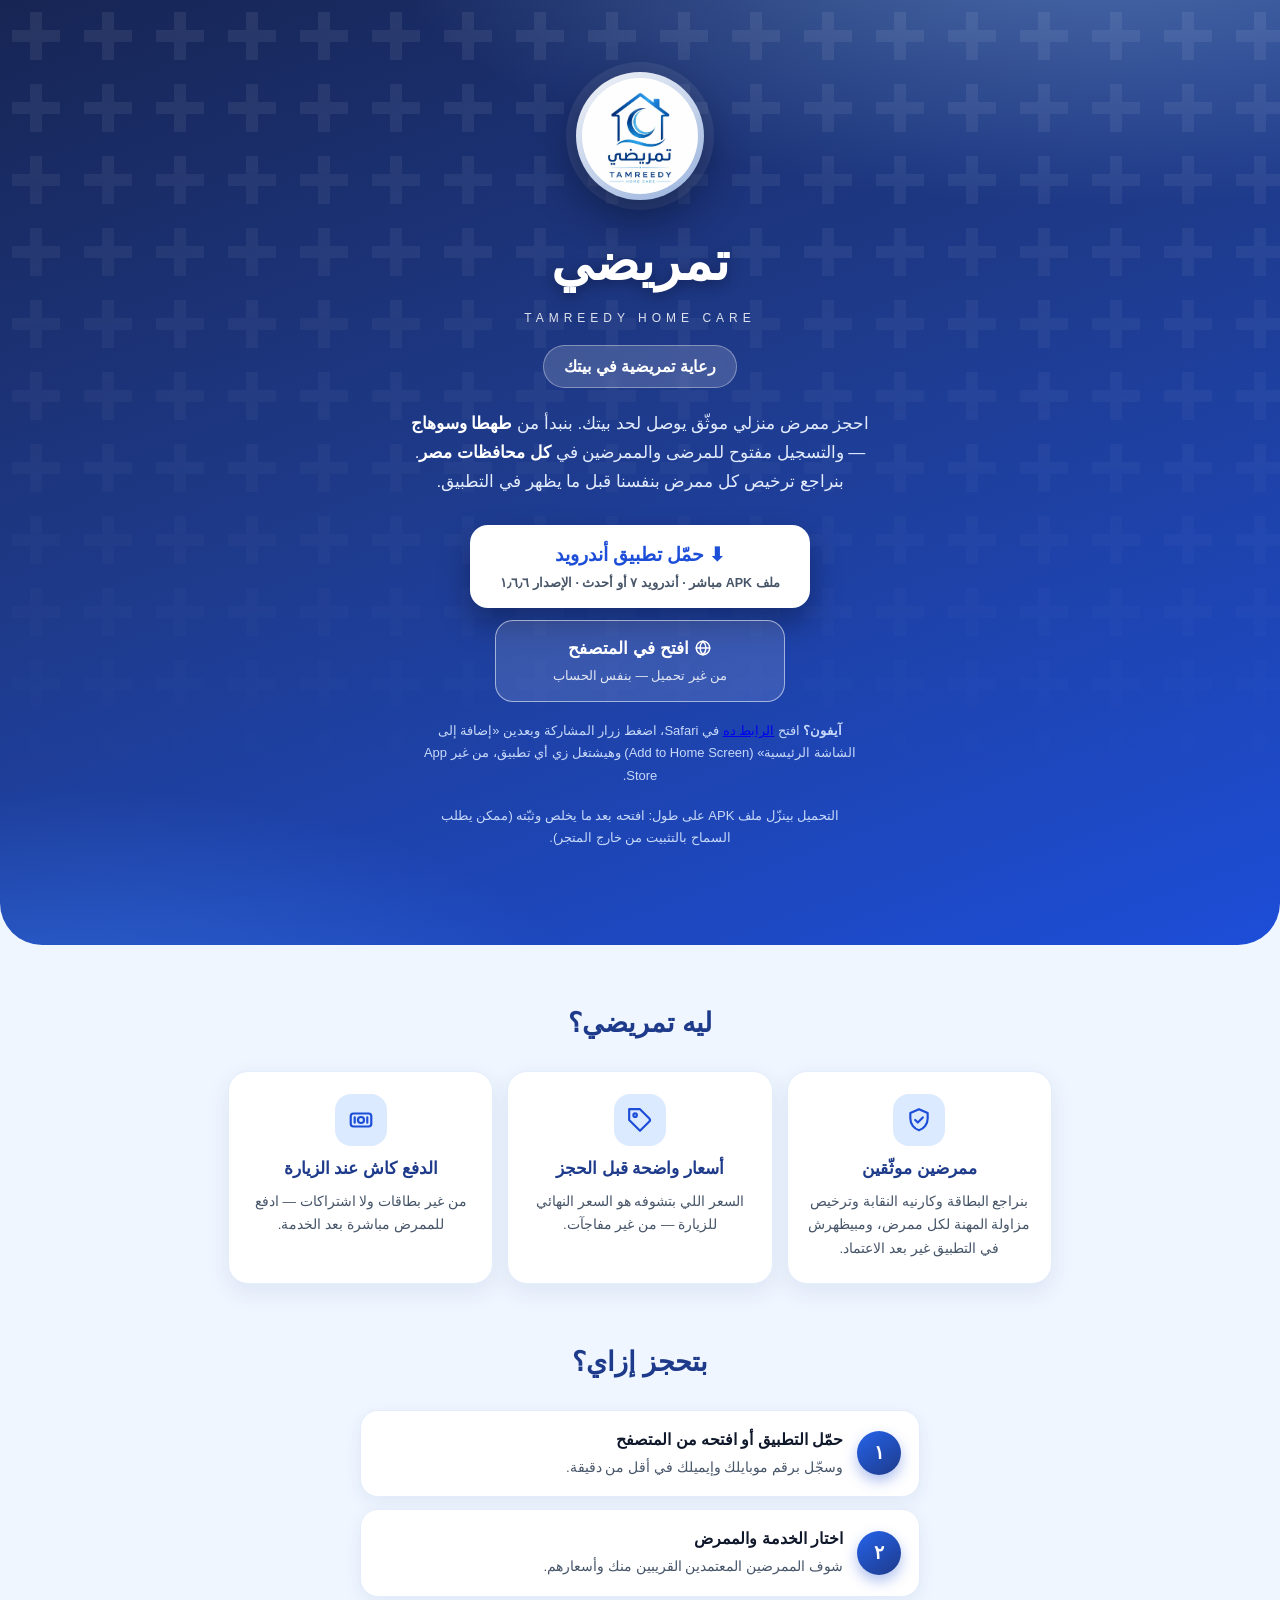
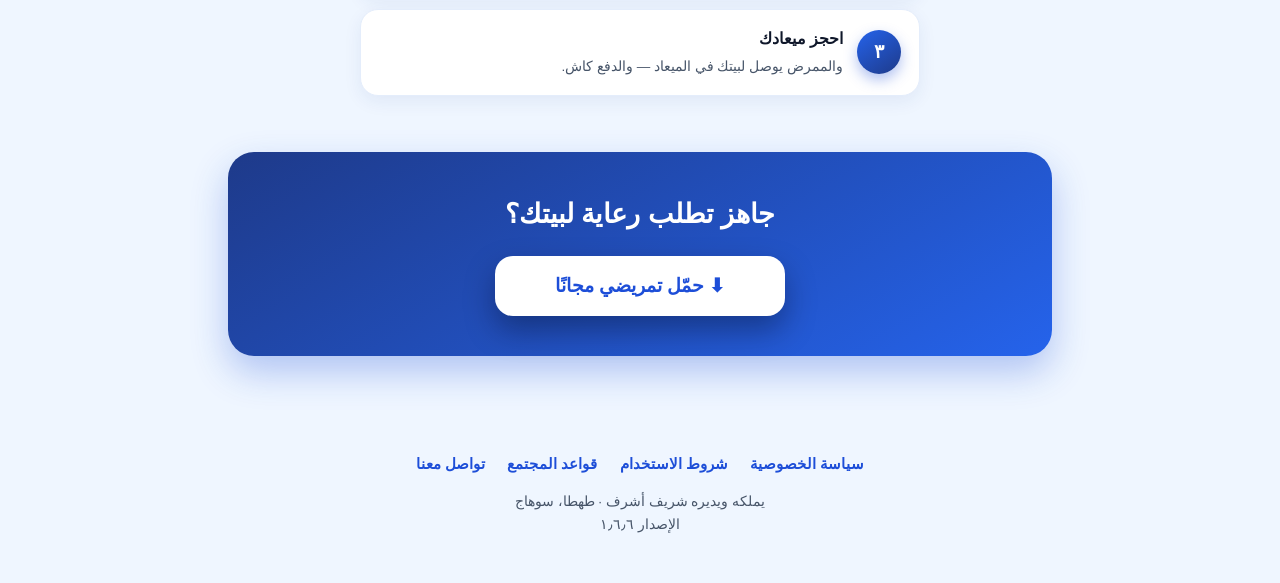
==== index.html @ 1626a063 "v1.6.6: update check re-runs, sw never caches version.json" ====
<!DOCTYPE html>
<html lang="ar" dir="rtl">
<head>
<meta charset="utf-8">
<meta name="viewport" content="width=device-width, initial-scale=1">
<title>تمريضي — رعاية تمريضية في بيتك</title>
<meta name="description" content="تمريضي: احجز ممرض منزلي موثّق. بنبدأ من طهطا وسوهاج والتسجيل مفتوح لكل محافظات مصر. أسعار واضحة والدفع كاش عند الزيارة.">
<meta name="theme-color" content="#1d4ed8">
<link rel="icon" href="logo.jpg">
<link rel="stylesheet" href="style.css">
</head>
<body>

<header class="hero">
  <div class="crosses" aria-hidden="true"></div>
  <div class="hero-in">
    <div class="logo-ring"><img src="logo.jpg" alt="شعار تمريضي"></div>
    <h1>تمريضي</h1>
    <div class="en">TAMREEDY HOME CARE</div>
    <div class="pill">رعاية تمريضية في بيتك</div>
    <p class="desc">احجز ممرض منزلي موثّق يوصل لحد بيتك. بنبدأ من <strong>طهطا وسوهاج</strong> — والتسجيل مفتوح للمرضى والممرضين في <strong>كل محافظات مصر</strong>. بنراجع ترخيص كل ممرض بنفسنا قبل ما يظهر في التطبيق.</p>
    <div class="ctas">
      <a class="btn btn-main" href="./downloads/tamreedy.apk" type="application/vnd.android.package-archive">
        <span class="btn-title">⬇ حمّل تطبيق أندرويد</span>
        <span class="btn-sub">ملف APK مباشر · أندرويد ٧ أو أحدث · الإصدار ١٫٦٫٦</span>
      </a>
      <a class="btn btn-ghost" href="./app/">
        <span class="btn-title"><svg viewBox="0 0 24 24" width="18" height="18" fill="none" stroke="currentColor" stroke-width="2" stroke-linecap="round" style="vertical-align:-3px"><circle cx="12" cy="12" r="9"/><path d="M3 12h18M12 3c2.5 2.6 4 5.7 4 9s-1.5 6.4-4 9c-2.5-2.6-4-5.7-4-9s1.5-6.4 4-9z"/></svg> افتح في المتصفح</span>
        <span class="btn-sub">من غير تحميل — بنفس الحساب</span>
      </a>
    </div>
    <p class="note"><strong>آيفون؟</strong> افتح <a href="./app/">الرابط ده</a> في Safari، اضغط زرار المشاركة وبعدين «إضافة إلى الشاشة الرئيسية» (Add to Home Screen) وهيشتغل زي أي تطبيق، من غير App Store.</p>
    <p class="note">التحميل بينزّل ملف APK على طول: افتحه بعد ما يخلص وثبّته (ممكن يطلب السماح بالتثبيت من خارج المتجر).</p>
  </div>
</header>

<main>
  <section class="section">
    <h2>ليه تمريضي؟</h2>
    <div class="cards">
      <div class="card">
        <div class="card-ic"><svg viewBox="0 0 24 24" width="26" height="26" fill="none" stroke="#1d4ed8" stroke-width="2" stroke-linecap="round" stroke-linejoin="round"><path d="M12 2l8 3.5v5.2c0 5-3.4 9.4-8 10.8-4.6-1.4-8-5.8-8-10.8V5.5z"/><path d="M8.5 12l2.4 2.4 4.6-4.8"/></svg></div>
        <strong>ممرضين موثّقين</strong>
        <span>بنراجع البطاقة وكارنيه النقابة وترخيص مزاولة المهنة لكل ممرض، ومبيظهرش في التطبيق غير بعد الاعتماد.</span>
      </div>
      <div class="card">
        <div class="card-ic"><svg viewBox="0 0 24 24" width="26" height="26" fill="none" stroke="#1d4ed8" stroke-width="2" stroke-linecap="round" stroke-linejoin="round"><path d="M20.6 13.4L12 22 2 12V2h10l8.6 8.6a2 2 0 010 2.8z"/><circle cx="7.5" cy="7.5" r="1.6"/></svg></div>
        <strong>أسعار واضحة قبل الحجز</strong>
        <span>السعر اللي بتشوفه هو السعر النهائي للزيارة — من غير مفاجآت.</span>
      </div>
      <div class="card">
        <div class="card-ic"><svg viewBox="0 0 24 24" width="26" height="26" fill="none" stroke="#1d4ed8" stroke-width="2" stroke-linecap="round" stroke-linejoin="round"><rect x="2.5" y="6" width="19" height="12" rx="2.5"/><circle cx="12" cy="12" r="2.8"/><path d="M6.2 9.5v5M17.8 9.5v5"/></svg></div>
        <strong>الدفع كاش عند الزيارة</strong>
        <span>من غير بطاقات ولا اشتراكات — ادفع للممرض مباشرة بعد الخدمة.</span>
      </div>
    </div>
  </section>

  <section class="section steps-sec">
    <h2>بتحجز إزاي؟</h2>
    <ol class="steps">
      <li><b>١</b><div><strong>حمّل التطبيق أو افتحه من المتصفح</strong><span>وسجّل برقم موبايلك وإيميلك في أقل من دقيقة.</span></div></li>
      <li><b>٢</b><div><strong>اختار الخدمة والممرض</strong><span>شوف الممرضين المعتمدين القريبين منك وأسعارهم.</span></div></li>
      <li><b>٣</b><div><strong>احجز ميعادك</strong><span>والممرض يوصل لبيتك في الميعاد — والدفع كاش.</span></div></li>
    </ol>
  </section>

  <section class="section cta-band">
    <h2>جاهز تطلب رعاية لبيتك؟</h2>
    <a class="btn btn-main" href="./downloads/tamreedy.apk" type="application/vnd.android.package-archive">
      <span class="btn-title">⬇ حمّل تمريضي مجانًا</span>
    </a>
  </section>
</main>

<footer class="foot">
  <div class="links">
    <a href="privacy.html">سياسة الخصوصية</a>
    <a href="terms.html">شروط الاستخدام</a>
    <a href="community.html">قواعد المجتمع</a>
    <a href="mailto:tamreedy.project@gmail.com">تواصل معنا</a>
  </div>
  <p>يملكه ويديره شريف أشرف · طهطا، سوهاج<br>الإصدار ١٫٦٫٦</p>
</footer>

</body>
</html>
---- style.css ----
* { margin: 0; padding: 0; box-sizing: border-box; }

:root {
  --blue-900: #172554;
  --blue-800: #1e3a8a;
  --blue-700: #1d4ed8;
  --blue-600: #2563eb;
  --blue-100: #dbeafe;
  --blue-50: #eff6ff;
  --ink: #0f172a;
  --muted: #475569;
}

html { scroll-behavior: smooth; }

body {
  font-family: "Segoe UI", Tahoma, "Noto Kufi Arabic", "Cairo", sans-serif;
  color: var(--ink);
  background: var(--blue-50);
  line-height: 1.7;
}

/* ---------- Hero ---------- */
.hero {
  position: relative;
  overflow: hidden;
  color: #fff;
  text-align: center;
  background:
    radial-gradient(1200px 500px at 85% -10%, rgba(147,197,253,.45), transparent 60%),
    radial-gradient(900px 420px at 5% 110%, rgba(59,130,246,.5), transparent 60%),
    linear-gradient(160deg, var(--blue-900) 0%, var(--blue-800) 45%, var(--blue-700) 100%);
  padding: 72px 20px 96px;
  border-radius: 0 0 42px 42px;
}

/* faint medical-cross pattern */
.crosses {
  position: absolute; inset: 0; pointer-events: none; opacity: .14;
  background-image:
    url("data:image/svg+xml,%3Csvg xmlns='http://www.w3.org/2000/svg' width='72' height='72'%3E%3Cpath d='M30 12h12v18h18v12H42v18H30V42H12V30h18z' fill='%23ffffff' fill-opacity='0.5'/%3E%3C/svg%3E");
  background-size: 72px 72px;
  mask-image: linear-gradient(180deg, #000 0%, transparent 85%);
  -webkit-mask-image: linear-gradient(180deg, #000 0%, transparent 85%);
}

.hero-in { position: relative; max-width: 640px; margin: 0 auto; }

.logo-ring {
  width: 128px; height: 128px; margin: 0 auto 18px;
  border-radius: 50%;
  padding: 6px;
  background: linear-gradient(145deg, rgba(255,255,255,.95), rgba(191,219,254,.75));
  box-shadow: 0 18px 45px rgba(2,6,23,.45), 0 0 0 10px rgba(255,255,255,.08);
}
.logo-ring img { width: 100%; height: 100%; border-radius: 50%; object-fit: cover; display: block; }

.hero h1 { font-size: 52px; font-weight: 800; letter-spacing: .5px; text-shadow: 0 3px 14px rgba(2,6,23,.35); }
.en { letter-spacing: 5px; font-size: 12px; opacity: .85; margin-top: 2px; }

.pill {
  display: inline-block; margin-top: 16px;
  background: rgba(255,255,255,.16);
  border: 1px solid rgba(255,255,255,.35);
  backdrop-filter: blur(4px);
  padding: 7px 20px; border-radius: 999px;
  font-size: 16px; font-weight: 700;
}

.desc { margin: 22px auto 0; max-width: 480px; font-size: 17px; color: #e2ecfd; }
.desc strong { color: #fff; }

.ctas { display: flex; flex-direction: column; gap: 12px; align-items: center; margin-top: 28px; }

.btn {
  display: inline-flex; flex-direction: column; align-items: center; gap: 2px;
  text-decoration: none; border-radius: 18px;
  padding: 14px 30px; min-width: 290px;
  transition: transform .15s ease, box-shadow .15s ease;
}
.btn:active { transform: scale(.97); }

.btn-main {
  background: #fff; color: var(--blue-700);
  box-shadow: 0 14px 30px rgba(2,6,23,.35);
  font-weight: 800;
}
.btn-main:hover { transform: translateY(-2px); box-shadow: 0 18px 38px rgba(2,6,23,.4); }
.btn-main .btn-title { font-size: 19px; }
.btn-main .btn-sub { font-size: 12.5px; font-weight: 600; color: var(--muted); }

.btn-ghost {
  background: rgba(255,255,255,.12); color: #fff;
  border: 1.5px solid rgba(255,255,255,.55);
}
.btn-ghost:hover { background: rgba(255,255,255,.2); }
.btn-ghost .btn-title { font-size: 17px; font-weight: 800; }
.btn-ghost .btn-sub { font-size: 12.5px; opacity: .85; }

.note { margin-top: 18px; font-size: 13px; color: #c7d9fa; max-width: 440px; margin-inline: auto; }

/* ---------- Sections ---------- */
main { max-width: 860px; margin: 0 auto; padding: 0 18px; }

.section { margin: 56px 0; }
.section h2 { text-align: center; font-size: 27px; color: var(--blue-800); margin-bottom: 24px; }

.cards { display: grid; grid-template-columns: repeat(3, 1fr); gap: 14px; }
.card {
  background: #fff; border-radius: 20px; padding: 22px 16px;
  text-align: center;
  box-shadow: 0 8px 24px rgba(30,58,138,.09);
  border: 1px solid #e4edfb;
  display: flex; flex-direction: column; gap: 8px; align-items: center;
}
.card-ic {
  width: 52px; height: 52px; border-radius: 16px;
  background: var(--blue-100);
  display: flex; align-items: center; justify-content: center;
  font-size: 25px;
}
.card strong { font-size: 16.5px; color: var(--blue-800); }
.card span { font-size: 13.5px; color: var(--muted); line-height: 1.75; }

/* steps */
.steps { list-style: none; display: flex; flex-direction: column; gap: 12px; max-width: 560px; margin: 0 auto; }
.steps li {
  display: flex; gap: 14px; align-items: center;
  background: #fff; border: 1px solid #e4edfb; border-radius: 18px;
  padding: 16px 18px;
  box-shadow: 0 6px 18px rgba(30,58,138,.07);
}
.steps b {
  flex: 0 0 44px; height: 44px; border-radius: 50%;
  background: linear-gradient(145deg, var(--blue-600), var(--blue-800));
  color: #fff; font-size: 19px;
  display: flex; align-items: center; justify-content: center;
  box-shadow: 0 6px 14px rgba(29,78,216,.35);
}
.steps strong { display: block; font-size: 15.5px; color: var(--ink); }
.steps span { font-size: 13.5px; color: var(--muted); }

/* bottom CTA band */
.cta-band {
  text-align: center;
  background: linear-gradient(150deg, var(--blue-800), var(--blue-600));
  border-radius: 26px; padding: 40px 20px;
  color: #fff;
  box-shadow: 0 16px 36px rgba(29,78,216,.3);
}
.cta-band h2 { color: #fff; margin-bottom: 18px; }

/* ---------- Footer ---------- */
.foot { text-align: center; padding: 40px 18px 46px; color: var(--muted); font-size: 13.5px; }
.links { display: flex; gap: 22px; justify-content: center; margin-bottom: 14px; flex-wrap: wrap; }
.links a { color: var(--blue-700); text-decoration: none; font-weight: 700; font-size: 14.5px; }
.links a:hover { text-decoration: underline; }

/* ---------- Responsive ---------- */
@media (max-width: 700px) {
  .cards { grid-template-columns: 1fr; }
  .hero { padding: 56px 16px 80px; }
  .hero h1 { font-size: 42px; }
  .btn { width: 100%; min-width: 0; }
}
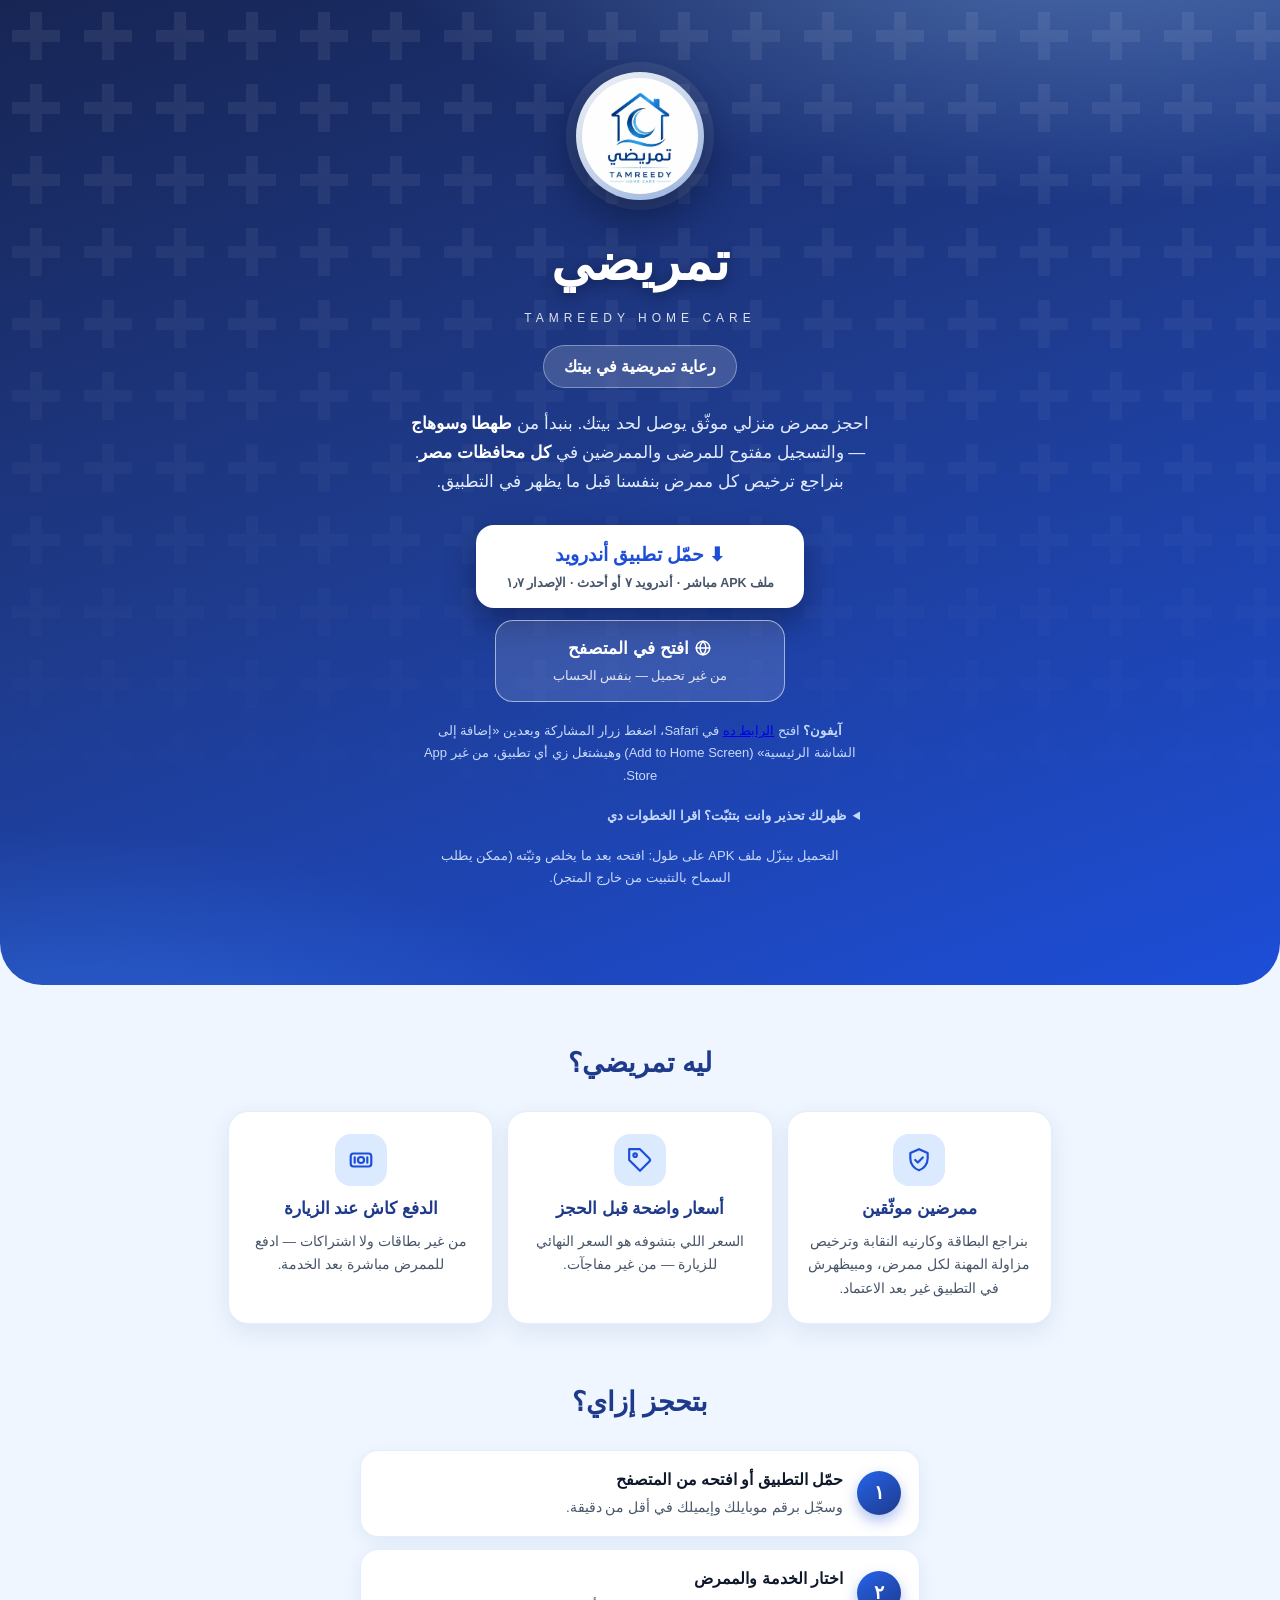
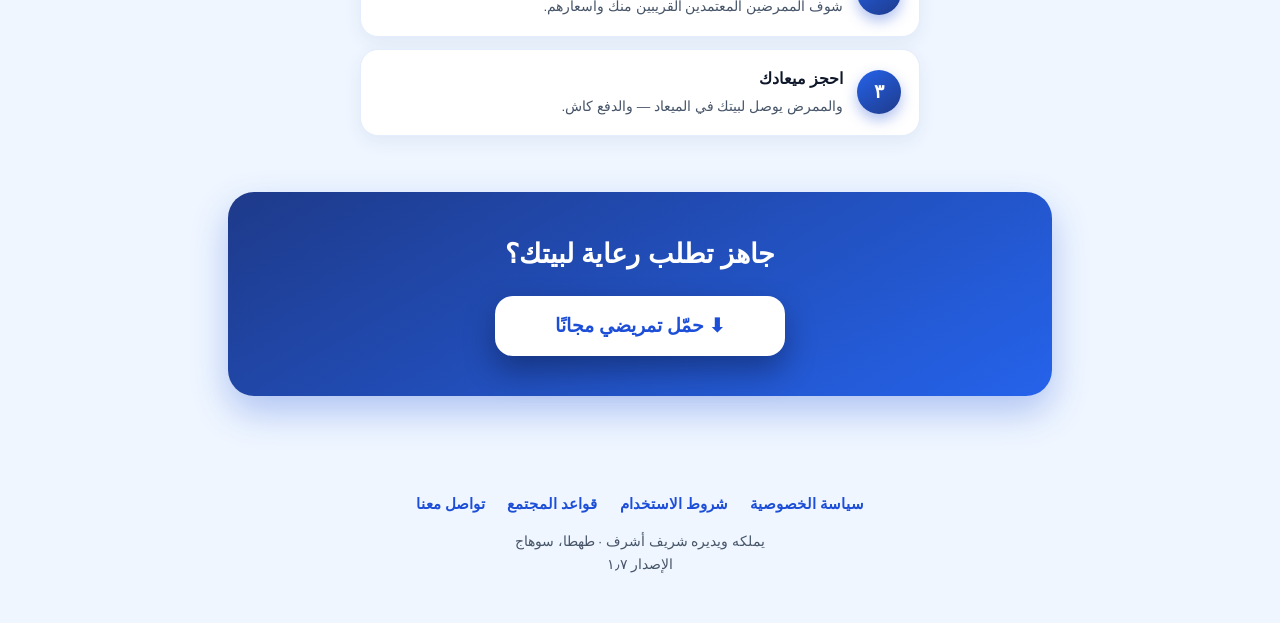
==== commit 39a84323: "v1.7" ====
--- a/index.html
+++ b/index.html
@@ -22,7 +22,7 @@
     <div class="ctas">
       <a class="btn btn-main" href="./downloads/tamreedy.apk" type="application/vnd.android.package-archive">
         <span class="btn-title">⬇ حمّل تطبيق أندرويد</span>
-        <span class="btn-sub">ملف APK مباشر · أندرويد ٧ أو أحدث · الإصدار ١٫٦٫٦</span>
+        <span class="btn-sub">ملف APK مباشر · أندرويد ٧ أو أحدث · الإصدار ١٫٧</span>
       </a>
       <a class="btn btn-ghost" href="./app/">
         <span class="btn-title"><svg viewBox="0 0 24 24" width="18" height="18" fill="none" stroke="currentColor" stroke-width="2" stroke-linecap="round" style="vertical-align:-3px"><circle cx="12" cy="12" r="9"/><path d="M3 12h18M12 3c2.5 2.6 4 5.7 4 9s-1.5 6.4-4 9c-2.5-2.6-4-5.7-4-9s1.5-6.4 4-9z"/></svg> افتح في المتصفح</span>
@@ -30,6 +30,15 @@
       </a>
     </div>
     <p class="note"><strong>آيفون؟</strong> افتح <a href="./app/">الرابط ده</a> في Safari، اضغط زرار المشاركة وبعدين «إضافة إلى الشاشة الرئيسية» (Add to Home Screen) وهيشتغل زي أي تطبيق، من غير App Store.</p>
+    <details class="note" id="install-guide" style="text-align:start">
+      <summary><strong>ظهرلك تحذير وانت بتثبّت؟ اقرا الخطوات دي</strong></summary>
+      <ol style="line-height:1.9;margin:8px 0 0;padding-inline-start:20px">
+        <li>بعد التحميل افتح الملف. لو أندرويد سألك عن «التثبيت من مصدر غير معروف» اضغط «الإعدادات» وفعّل «السماح من المتصفح ده»، وارجع واضغط تثبيت.</li>
+        <li>لو ظهرت رسالة Google Play Protect: اضغط «تفاصيل أكتر» وبعدين «تثبيت على أي حال».</li>
+        <li>التحذير ده بيظهر لأي تطبيق بيتحمّل من برّه متجر Google Play، مش معناه إن فيه مشكلة. التطبيق بتاعنا موقّع بشهادة تمريضي، وهننقله لمتجر Google Play قريب عشان التحذير يختفي.</li>
+        <li>لو بتحدّث تطبيق متثبّت: نزّل الملف وثبّته فوق القديم، حسابك مش هيتأثر.</li>
+      </ol>
+    </details>
     <p class="note">التحميل بينزّل ملف APK على طول: افتحه بعد ما يخلص وثبّته (ممكن يطلب السماح بالتثبيت من خارج المتجر).</p>
   </div>
 </header>
@@ -80,7 +89,7 @@
     <a href="community.html">قواعد المجتمع</a>
     <a href="mailto:tamreedy.project@gmail.com">تواصل معنا</a>
   </div>
-  <p>يملكه ويديره شريف أشرف · طهطا، سوهاج<br>الإصدار ١٫٦٫٦</p>
+  <p>يملكه ويديره شريف أشرف · طهطا، سوهاج<br>الإصدار ١٫٧</p>
 </footer>
 
 </body>
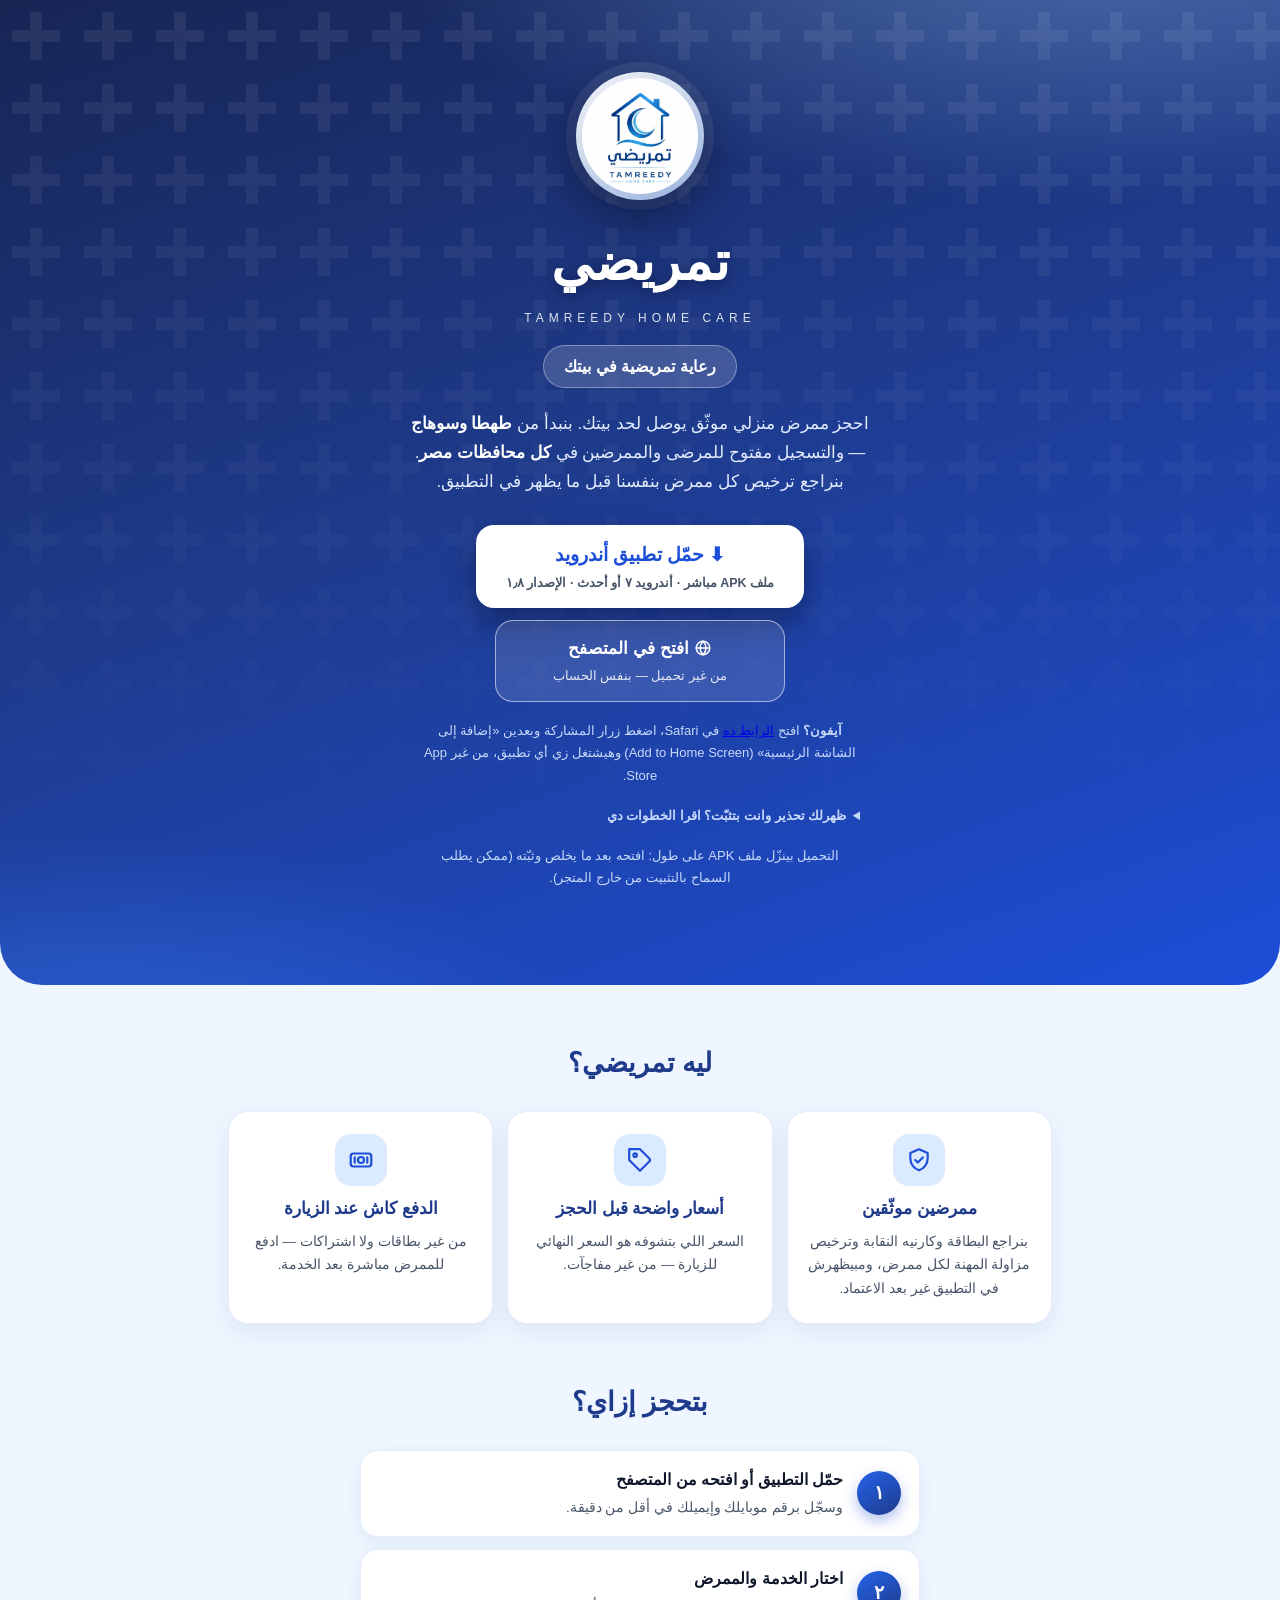
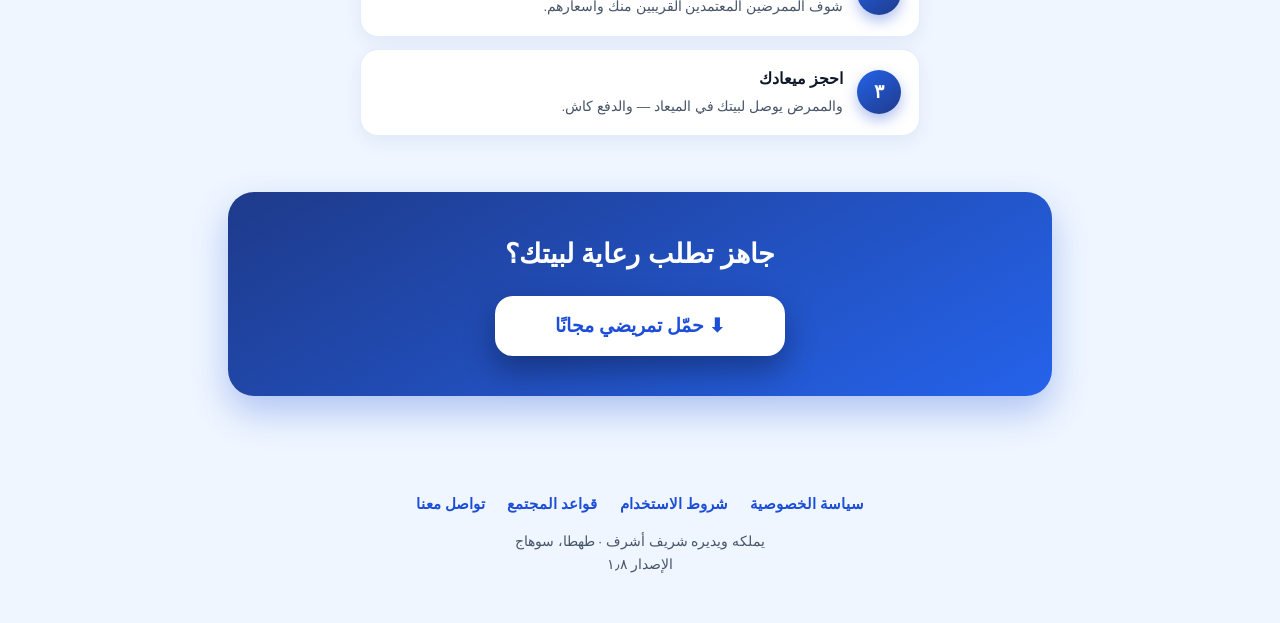
==== commit 84a60875: "v1.8" ====
--- a/index.html
+++ b/index.html
@@ -22,7 +22,7 @@
     <div class="ctas">
       <a class="btn btn-main" href="./downloads/tamreedy.apk" type="application/vnd.android.package-archive">
         <span class="btn-title">⬇ حمّل تطبيق أندرويد</span>
-        <span class="btn-sub">ملف APK مباشر · أندرويد ٧ أو أحدث · الإصدار ١٫٧</span>
+        <span class="btn-sub">ملف APK مباشر · أندرويد ٧ أو أحدث · الإصدار ١٫٨</span>
       </a>
       <a class="btn btn-ghost" href="./app/">
         <span class="btn-title"><svg viewBox="0 0 24 24" width="18" height="18" fill="none" stroke="currentColor" stroke-width="2" stroke-linecap="round" style="vertical-align:-3px"><circle cx="12" cy="12" r="9"/><path d="M3 12h18M12 3c2.5 2.6 4 5.7 4 9s-1.5 6.4-4 9c-2.5-2.6-4-5.7-4-9s1.5-6.4 4-9z"/></svg> افتح في المتصفح</span>
@@ -89,7 +89,7 @@
     <a href="community.html">قواعد المجتمع</a>
     <a href="mailto:tamreedy.project@gmail.com">تواصل معنا</a>
   </div>
-  <p>يملكه ويديره شريف أشرف · طهطا، سوهاج<br>الإصدار ١٫٧</p>
+  <p>يملكه ويديره شريف أشرف · طهطا، سوهاج<br>الإصدار ١٫٨</p>
 </footer>
 
 </body>
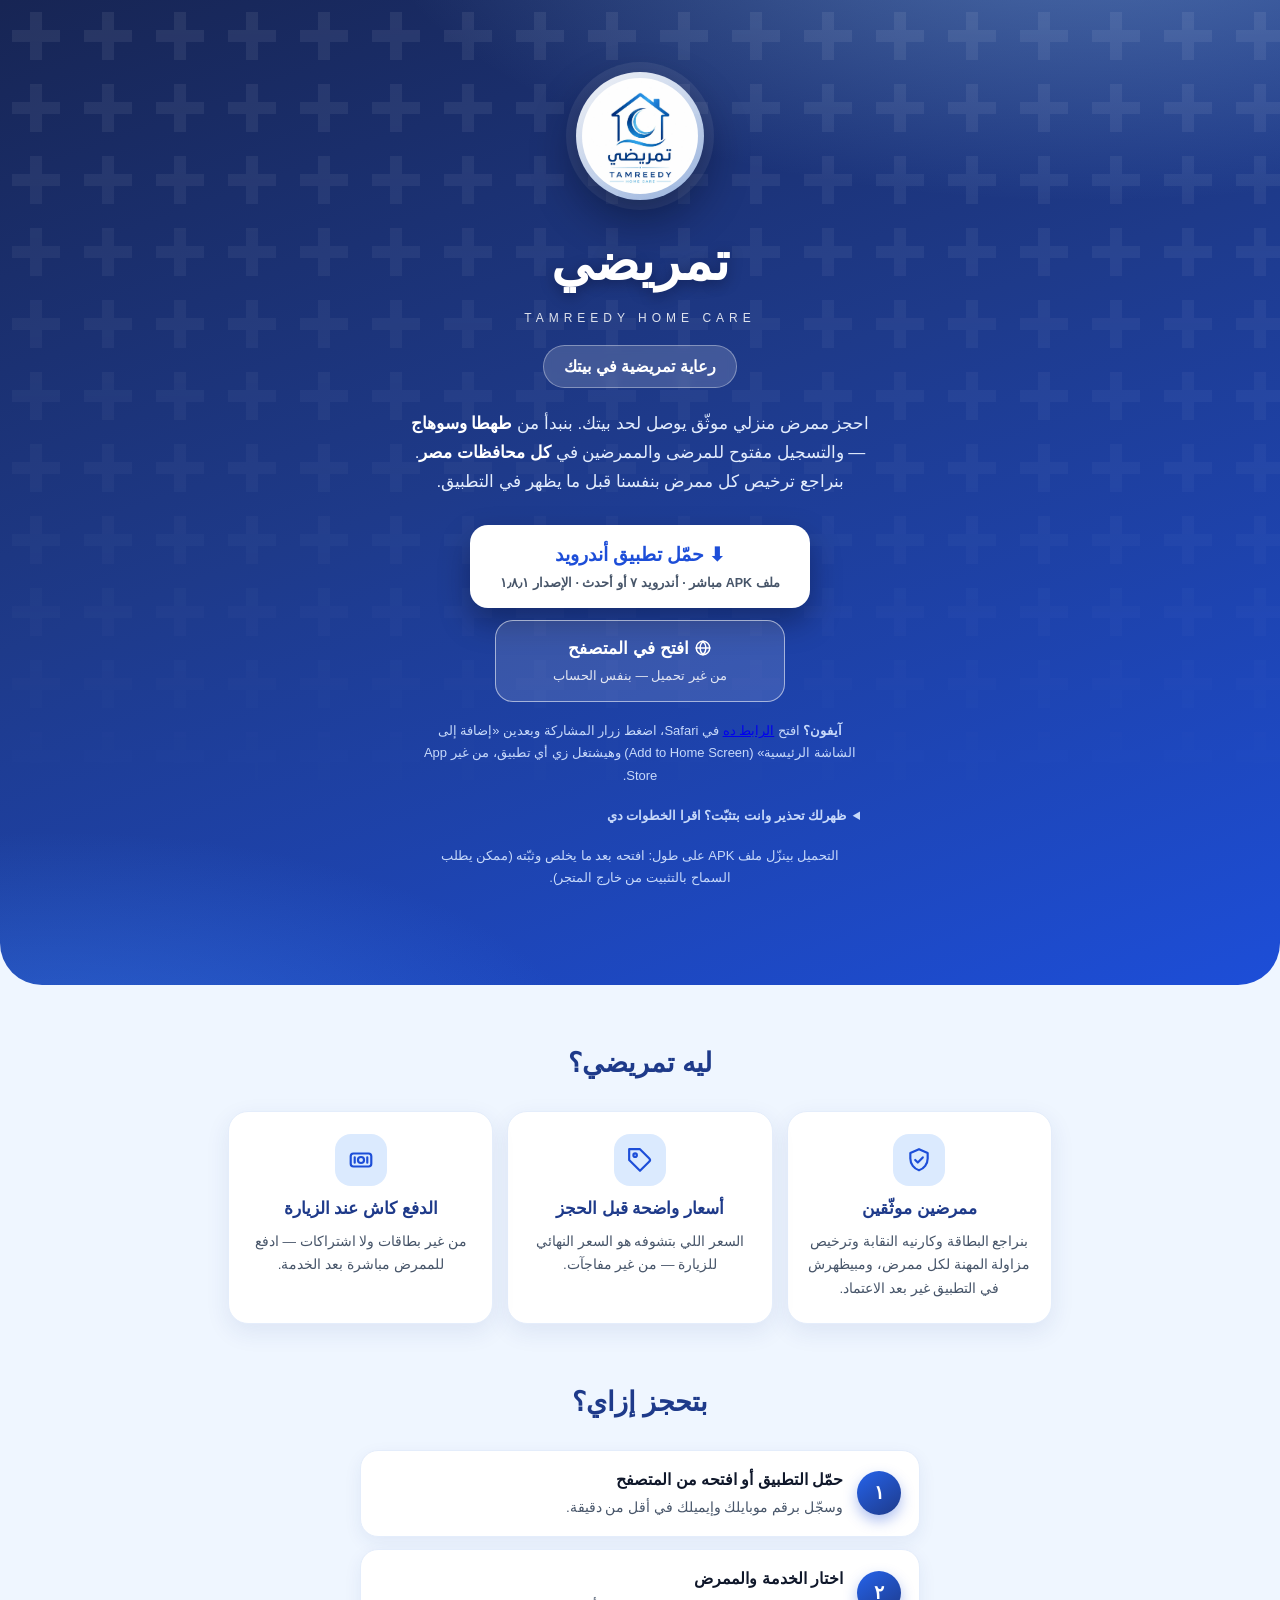
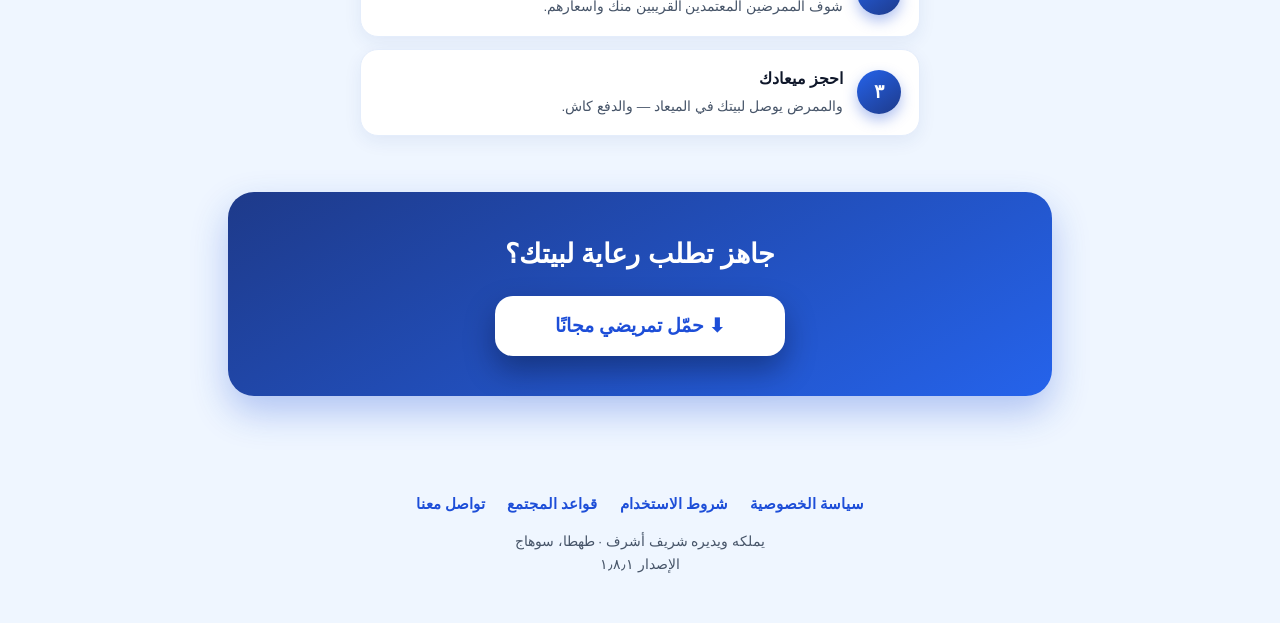
==== commit 48514286: "v1.8.1 privacy/terms" ====
--- a/index.html
+++ b/index.html
@@ -22,7 +22,7 @@
     <div class="ctas">
       <a class="btn btn-main" href="./downloads/tamreedy.apk" type="application/vnd.android.package-archive">
         <span class="btn-title">⬇ حمّل تطبيق أندرويد</span>
-        <span class="btn-sub">ملف APK مباشر · أندرويد ٧ أو أحدث · الإصدار ١٫٨</span>
+        <span class="btn-sub">ملف APK مباشر · أندرويد ٧ أو أحدث · الإصدار ١٫٨٫١</span>
       </a>
       <a class="btn btn-ghost" href="./app/">
         <span class="btn-title"><svg viewBox="0 0 24 24" width="18" height="18" fill="none" stroke="currentColor" stroke-width="2" stroke-linecap="round" style="vertical-align:-3px"><circle cx="12" cy="12" r="9"/><path d="M3 12h18M12 3c2.5 2.6 4 5.7 4 9s-1.5 6.4-4 9c-2.5-2.6-4-5.7-4-9s1.5-6.4 4-9z"/></svg> افتح في المتصفح</span>
@@ -89,7 +89,7 @@
     <a href="community.html">قواعد المجتمع</a>
     <a href="mailto:tamreedy.project@gmail.com">تواصل معنا</a>
   </div>
-  <p>يملكه ويديره شريف أشرف · طهطا، سوهاج<br>الإصدار ١٫٨</p>
+  <p>يملكه ويديره شريف أشرف · طهطا، سوهاج<br>الإصدار ١٫٨٫١</p>
 </footer>
 
 </body>
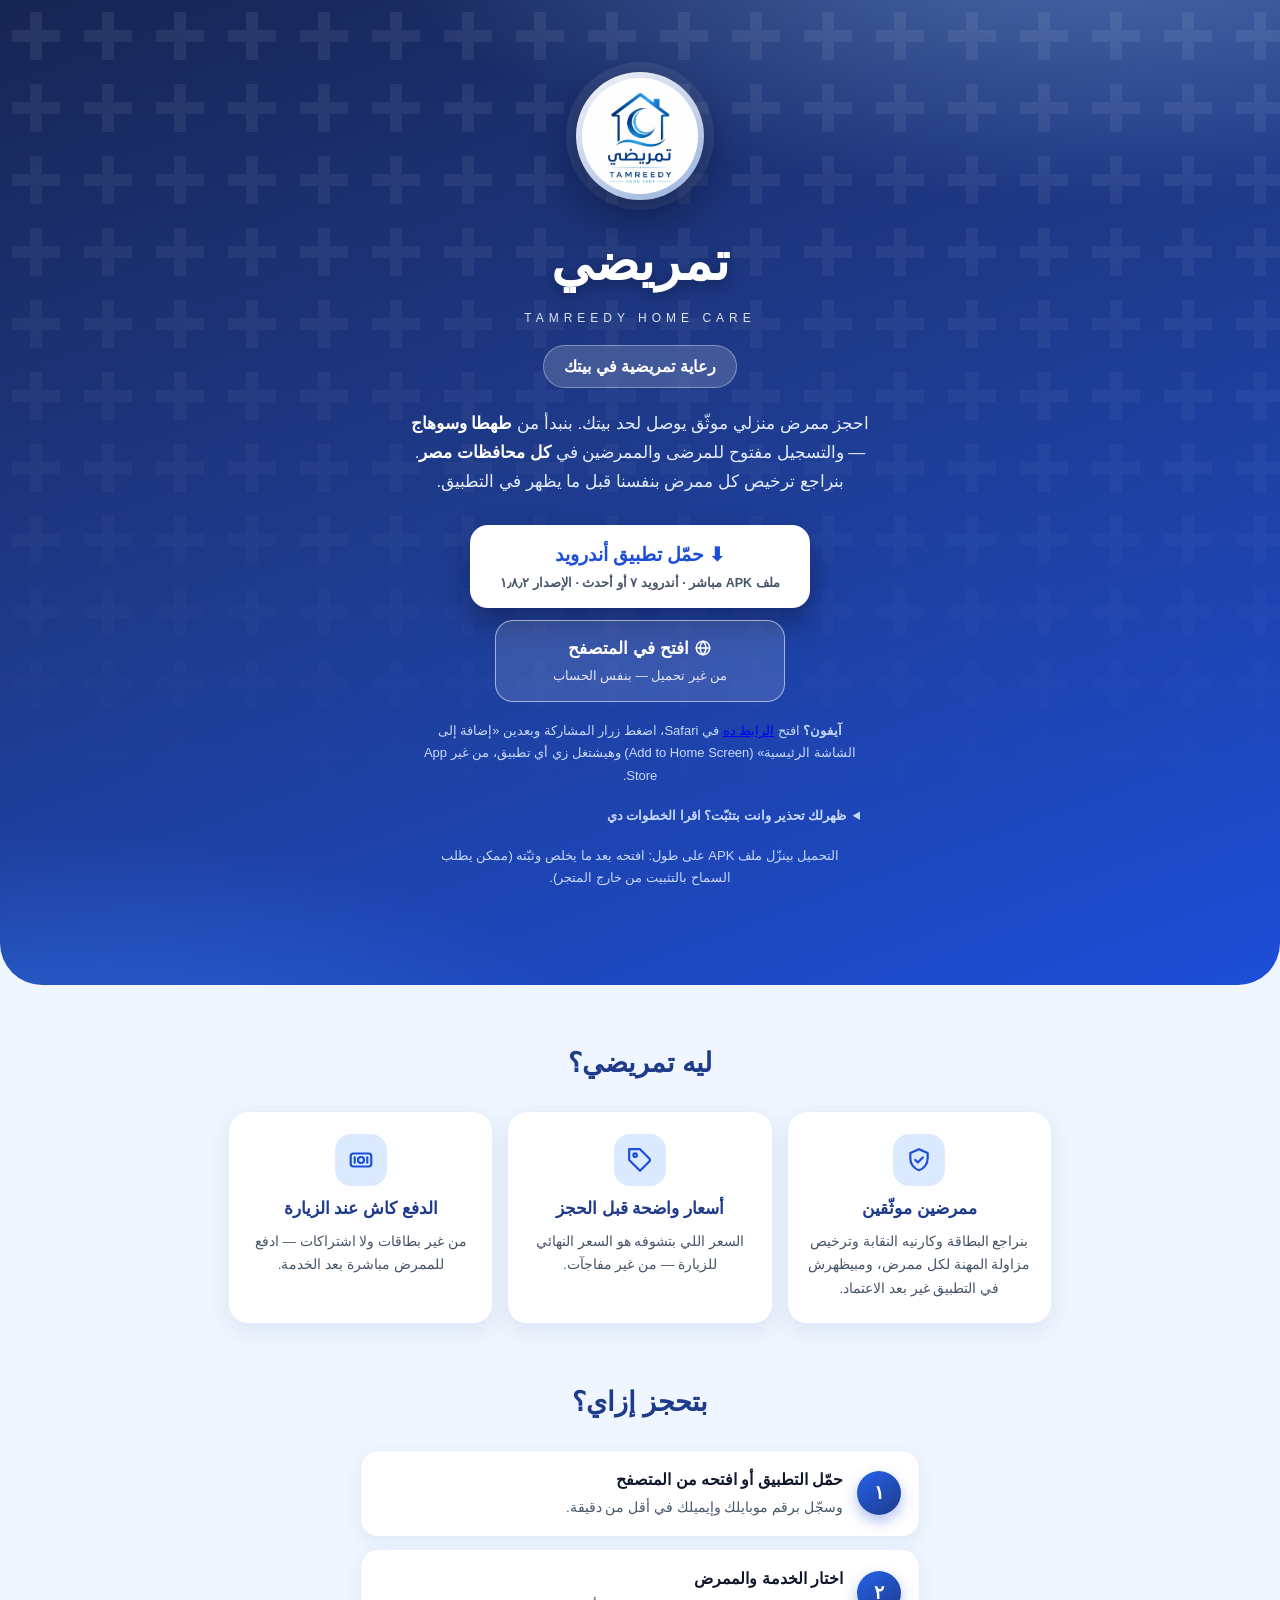
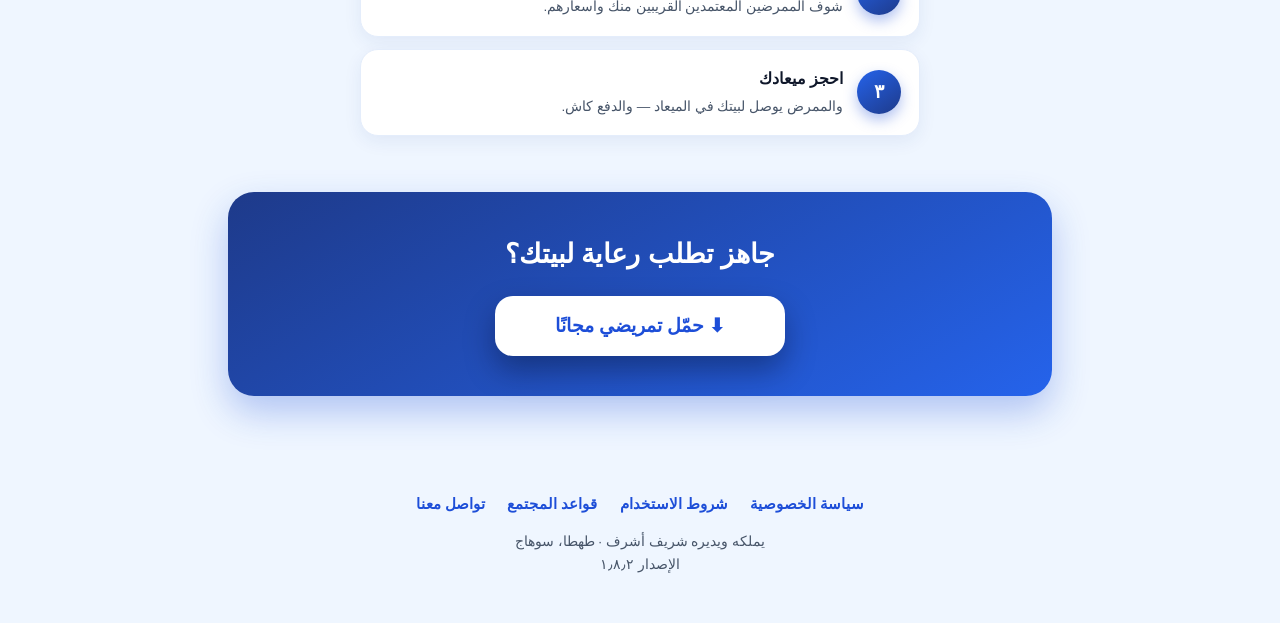
==== commit bc28c781: "v1.8.2 privacy" ====
--- a/index.html
+++ b/index.html
@@ -22,7 +22,7 @@
     <div class="ctas">
       <a class="btn btn-main" href="./downloads/tamreedy.apk" type="application/vnd.android.package-archive">
         <span class="btn-title">⬇ حمّل تطبيق أندرويد</span>
-        <span class="btn-sub">ملف APK مباشر · أندرويد ٧ أو أحدث · الإصدار ١٫٨٫١</span>
+        <span class="btn-sub">ملف APK مباشر · أندرويد ٧ أو أحدث · الإصدار ١٫٨٫٢</span>
       </a>
       <a class="btn btn-ghost" href="./app/">
         <span class="btn-title"><svg viewBox="0 0 24 24" width="18" height="18" fill="none" stroke="currentColor" stroke-width="2" stroke-linecap="round" style="vertical-align:-3px"><circle cx="12" cy="12" r="9"/><path d="M3 12h18M12 3c2.5 2.6 4 5.7 4 9s-1.5 6.4-4 9c-2.5-2.6-4-5.7-4-9s1.5-6.4 4-9z"/></svg> افتح في المتصفح</span>
@@ -89,7 +89,7 @@
     <a href="community.html">قواعد المجتمع</a>
     <a href="mailto:tamreedy.project@gmail.com">تواصل معنا</a>
   </div>
-  <p>يملكه ويديره شريف أشرف · طهطا، سوهاج<br>الإصدار ١٫٨٫١</p>
+  <p>يملكه ويديره شريف أشرف · طهطا، سوهاج<br>الإصدار ١٫٨٫٢</p>
 </footer>
 
 </body>
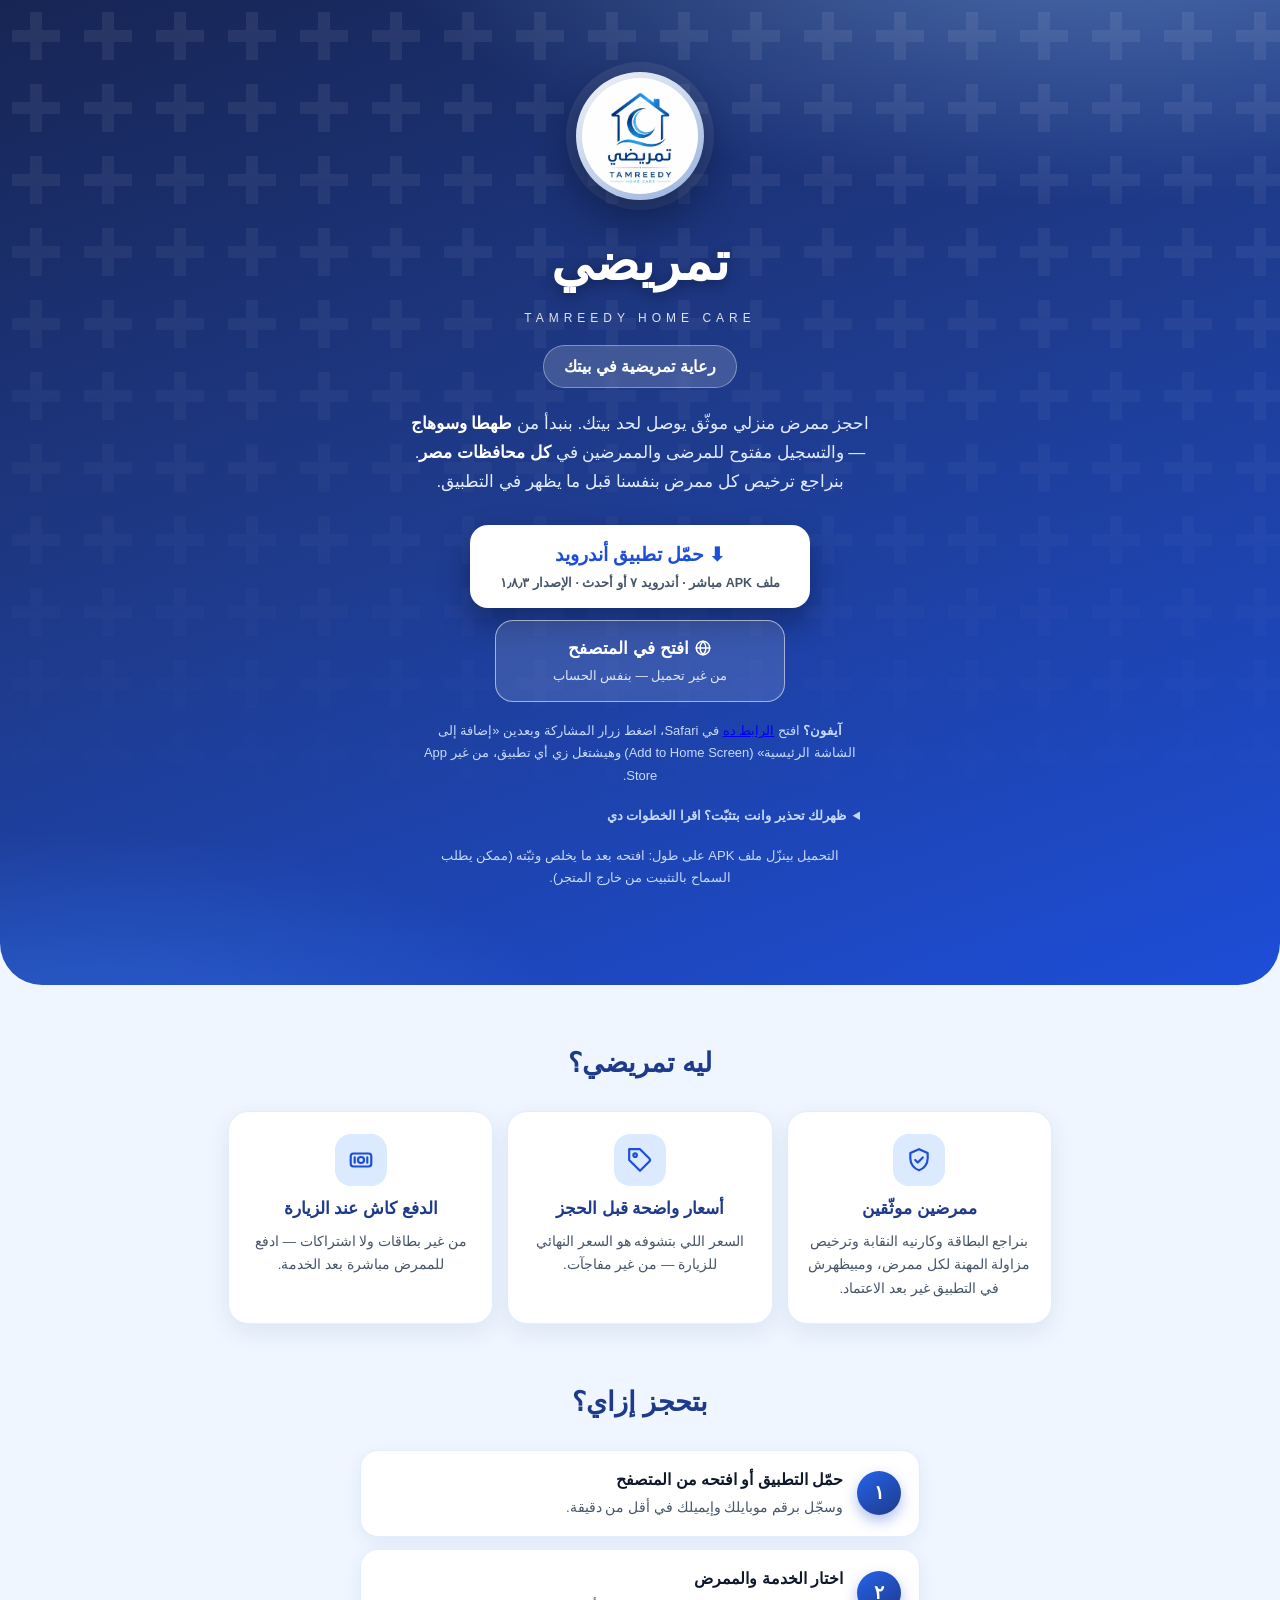
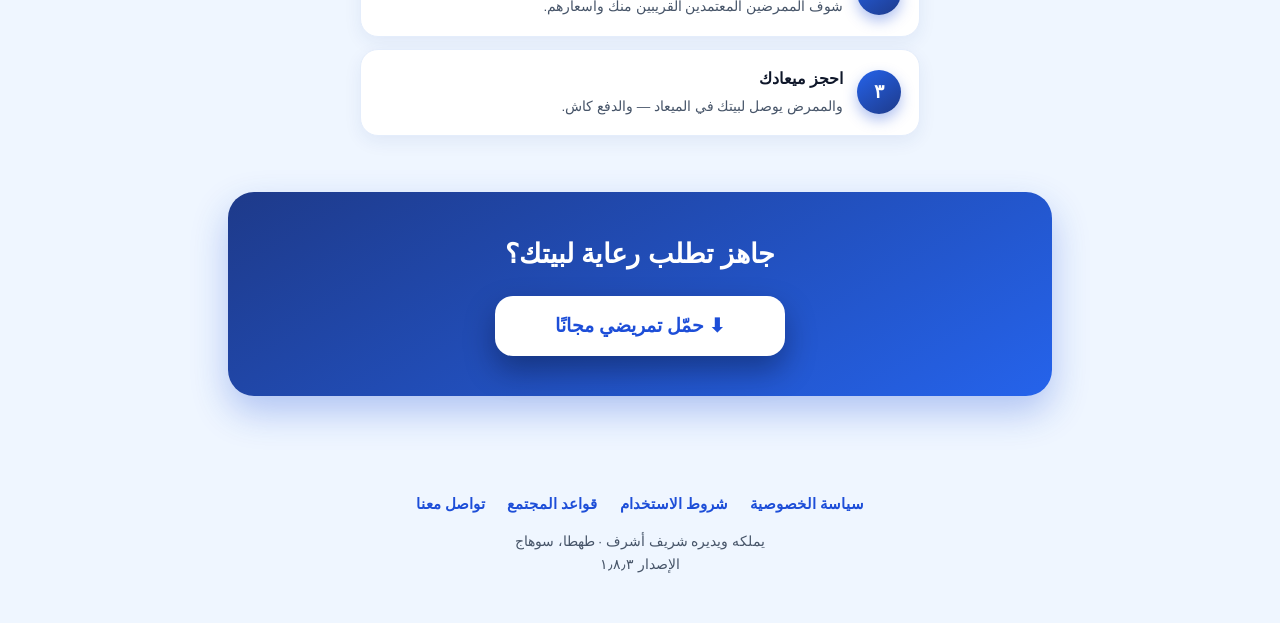
==== commit f3ebf842: "v1.8.3" ====
--- a/index.html
+++ b/index.html
@@ -22,7 +22,7 @@
     <div class="ctas">
       <a class="btn btn-main" href="./downloads/tamreedy.apk" type="application/vnd.android.package-archive">
         <span class="btn-title">⬇ حمّل تطبيق أندرويد</span>
-        <span class="btn-sub">ملف APK مباشر · أندرويد ٧ أو أحدث · الإصدار ١٫٨٫٢</span>
+        <span class="btn-sub">ملف APK مباشر · أندرويد ٧ أو أحدث · الإصدار ١٫٨٫٣</span>
       </a>
       <a class="btn btn-ghost" href="./app/">
         <span class="btn-title"><svg viewBox="0 0 24 24" width="18" height="18" fill="none" stroke="currentColor" stroke-width="2" stroke-linecap="round" style="vertical-align:-3px"><circle cx="12" cy="12" r="9"/><path d="M3 12h18M12 3c2.5 2.6 4 5.7 4 9s-1.5 6.4-4 9c-2.5-2.6-4-5.7-4-9s1.5-6.4 4-9z"/></svg> افتح في المتصفح</span>
@@ -89,7 +89,7 @@
     <a href="community.html">قواعد المجتمع</a>
     <a href="mailto:tamreedy.project@gmail.com">تواصل معنا</a>
   </div>
-  <p>يملكه ويديره شريف أشرف · طهطا، سوهاج<br>الإصدار ١٫٨٫٢</p>
+  <p>يملكه ويديره شريف أشرف · طهطا، سوهاج<br>الإصدار ١٫٨٫٣</p>
 </footer>
 
 </body>
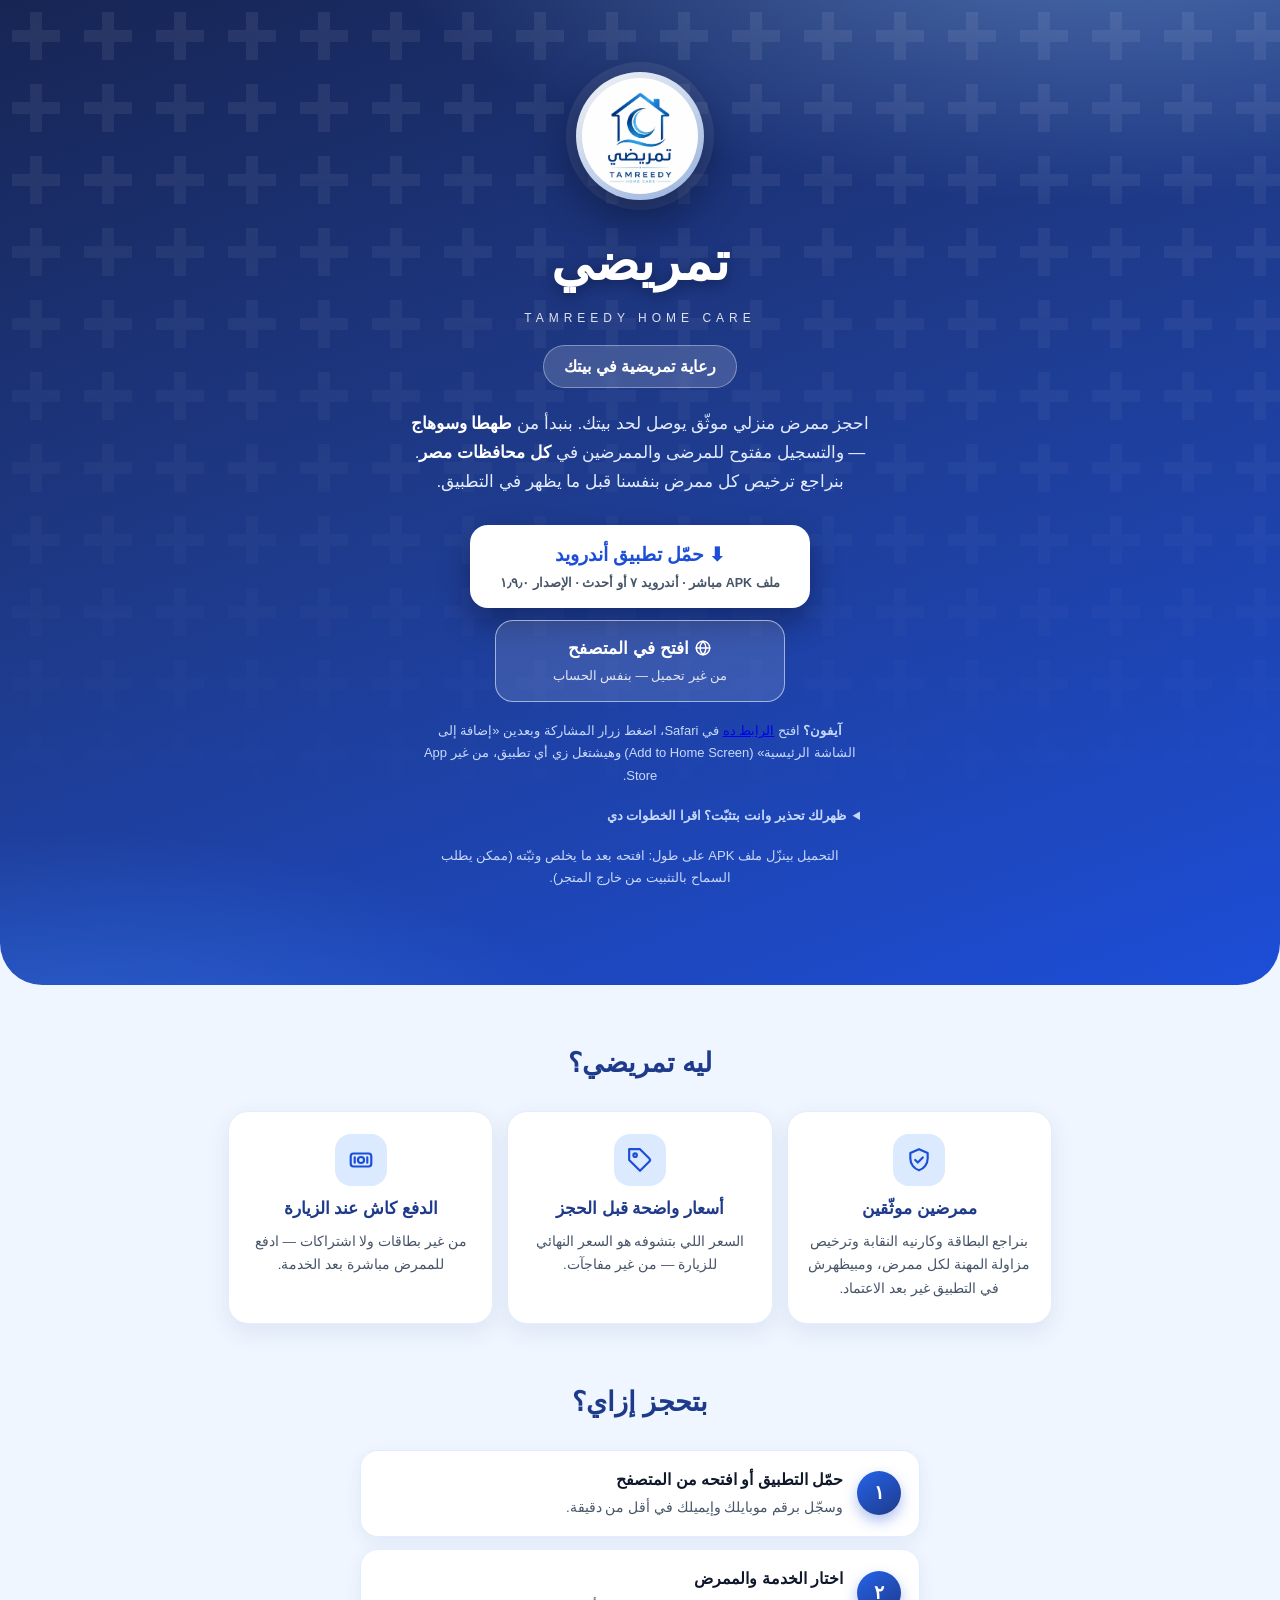
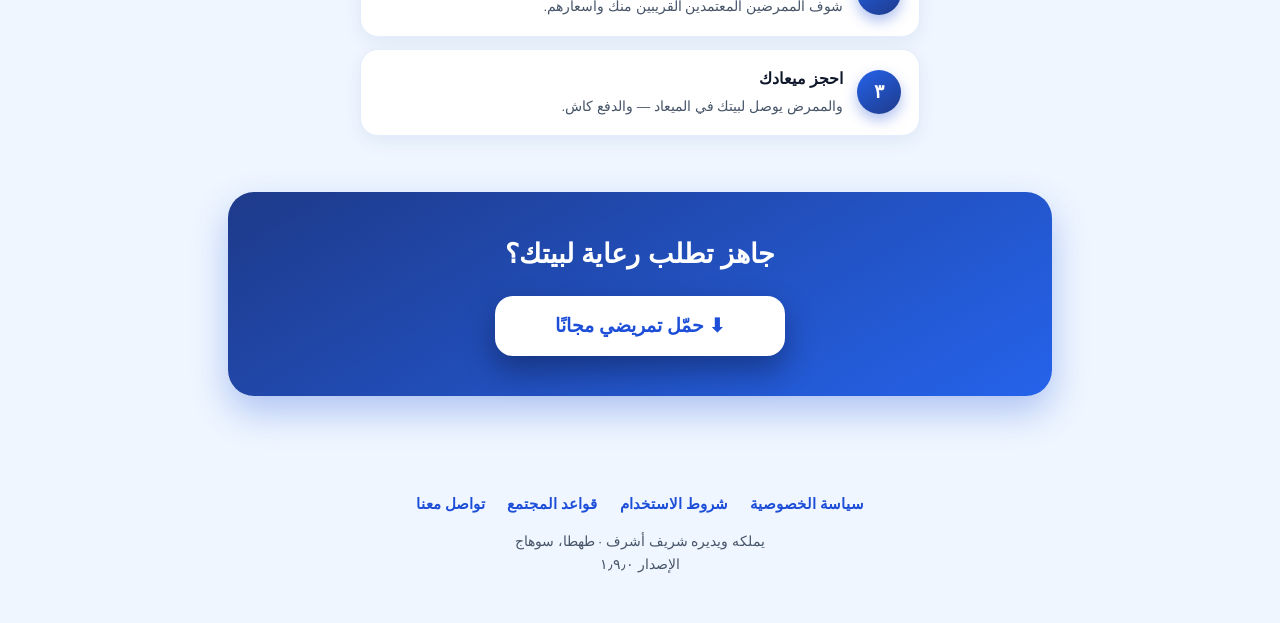
==== commit eb0639b7: "v1.9.0 site" ====
--- a/index.html
+++ b/index.html
@@ -22,7 +22,7 @@
     <div class="ctas">
       <a class="btn btn-main" href="./downloads/tamreedy.apk" type="application/vnd.android.package-archive">
         <span class="btn-title">⬇ حمّل تطبيق أندرويد</span>
-        <span class="btn-sub">ملف APK مباشر · أندرويد ٧ أو أحدث · الإصدار ١٫٨٫٣</span>
+        <span class="btn-sub">ملف APK مباشر · أندرويد ٧ أو أحدث · الإصدار ١٫٩٫٠</span>
       </a>
       <a class="btn btn-ghost" href="./app/">
         <span class="btn-title"><svg viewBox="0 0 24 24" width="18" height="18" fill="none" stroke="currentColor" stroke-width="2" stroke-linecap="round" style="vertical-align:-3px"><circle cx="12" cy="12" r="9"/><path d="M3 12h18M12 3c2.5 2.6 4 5.7 4 9s-1.5 6.4-4 9c-2.5-2.6-4-5.7-4-9s1.5-6.4 4-9z"/></svg> افتح في المتصفح</span>
@@ -89,7 +89,7 @@
     <a href="community.html">قواعد المجتمع</a>
     <a href="mailto:tamreedy.project@gmail.com">تواصل معنا</a>
   </div>
-  <p>يملكه ويديره شريف أشرف · طهطا، سوهاج<br>الإصدار ١٫٨٫٣</p>
+  <p>يملكه ويديره شريف أشرف · طهطا، سوهاج<br>الإصدار ١٫٩٫٠</p>
 </footer>
 
 </body>
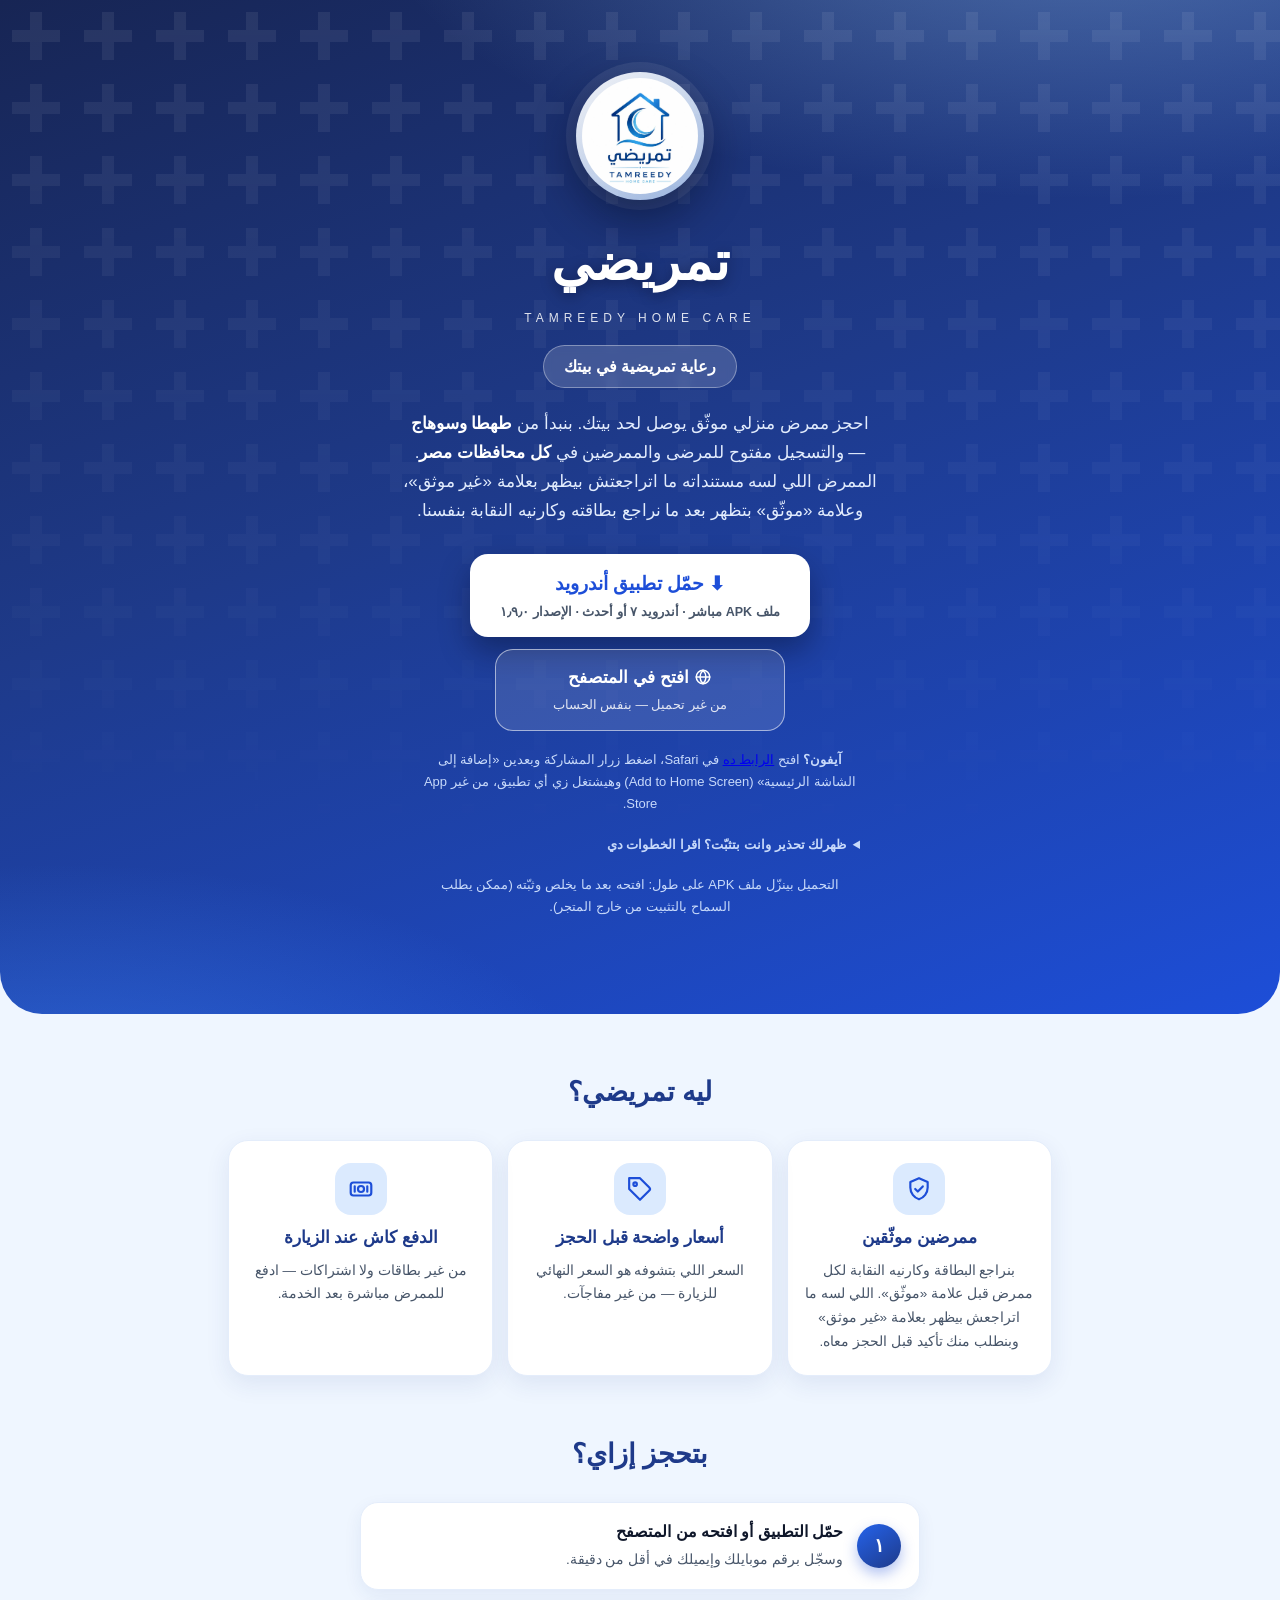
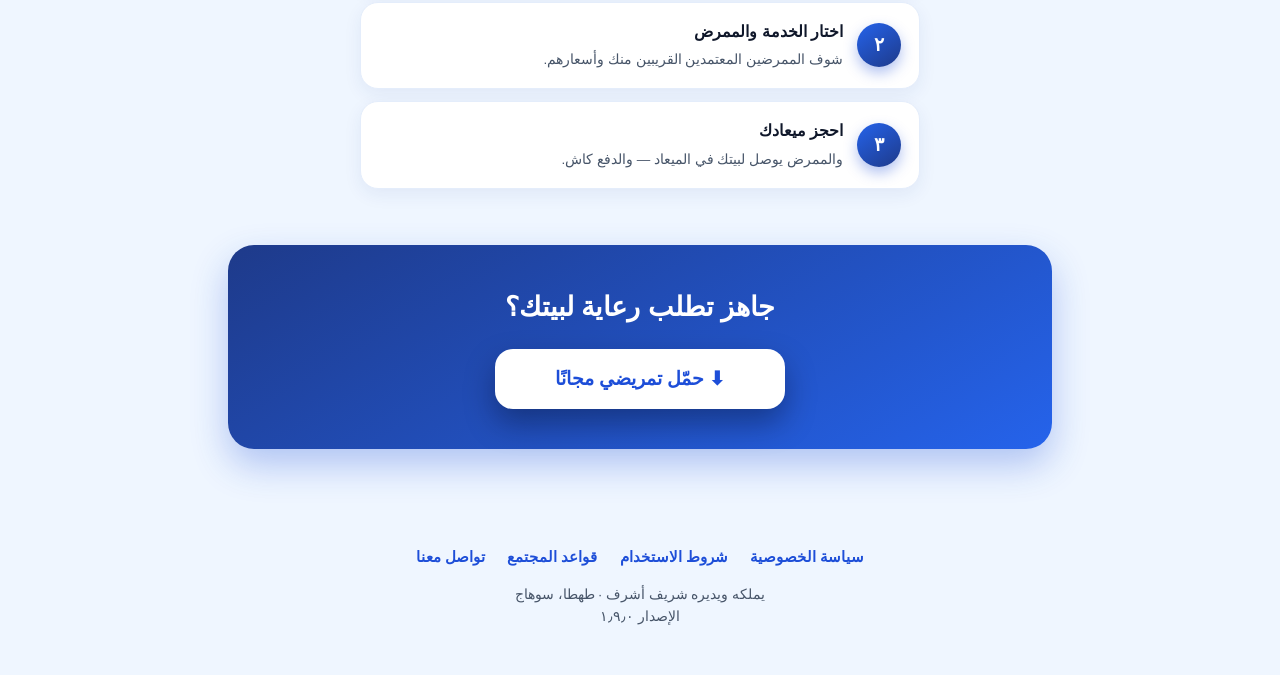
==== commit bc183c02: "v1.9.1 web: unverified label, booking warning, texts" ====
--- a/index.html
+++ b/index.html
@@ -18,7 +18,7 @@
     <h1>تمريضي</h1>
     <div class="en">TAMREEDY HOME CARE</div>
     <div class="pill">رعاية تمريضية في بيتك</div>
-    <p class="desc">احجز ممرض منزلي موثّق يوصل لحد بيتك. بنبدأ من <strong>طهطا وسوهاج</strong> — والتسجيل مفتوح للمرضى والممرضين في <strong>كل محافظات مصر</strong>. بنراجع ترخيص كل ممرض بنفسنا قبل ما يظهر في التطبيق.</p>
+    <p class="desc">احجز ممرض منزلي موثّق يوصل لحد بيتك. بنبدأ من <strong>طهطا وسوهاج</strong> — والتسجيل مفتوح للمرضى والممرضين في <strong>كل محافظات مصر</strong>. الممرض اللي لسه مستنداته ما اتراجعتش بيظهر بعلامة «غير موثق»، وعلامة «موثّق» بتظهر بعد ما نراجع بطاقته وكارنيه النقابة بنفسنا.</p>
     <div class="ctas">
       <a class="btn btn-main" href="./downloads/tamreedy.apk" type="application/vnd.android.package-archive">
         <span class="btn-title">⬇ حمّل تطبيق أندرويد</span>
@@ -50,7 +50,7 @@
       <div class="card">
         <div class="card-ic"><svg viewBox="0 0 24 24" width="26" height="26" fill="none" stroke="#1d4ed8" stroke-width="2" stroke-linecap="round" stroke-linejoin="round"><path d="M12 2l8 3.5v5.2c0 5-3.4 9.4-8 10.8-4.6-1.4-8-5.8-8-10.8V5.5z"/><path d="M8.5 12l2.4 2.4 4.6-4.8"/></svg></div>
         <strong>ممرضين موثّقين</strong>
-        <span>بنراجع البطاقة وكارنيه النقابة وترخيص مزاولة المهنة لكل ممرض، ومبيظهرش في التطبيق غير بعد الاعتماد.</span>
+        <span>بنراجع البطاقة وكارنيه النقابة لكل ممرض قبل علامة «موثّق». اللي لسه ما اتراجعش بيظهر بعلامة «غير موثق» وبنطلب منك تأكيد قبل الحجز معاه.</span>
       </div>
       <div class="card">
         <div class="card-ic"><svg viewBox="0 0 24 24" width="26" height="26" fill="none" stroke="#1d4ed8" stroke-width="2" stroke-linecap="round" stroke-linejoin="round"><path d="M20.6 13.4L12 22 2 12V2h10l8.6 8.6a2 2 0 010 2.8z"/><circle cx="7.5" cy="7.5" r="1.6"/></svg></div>
